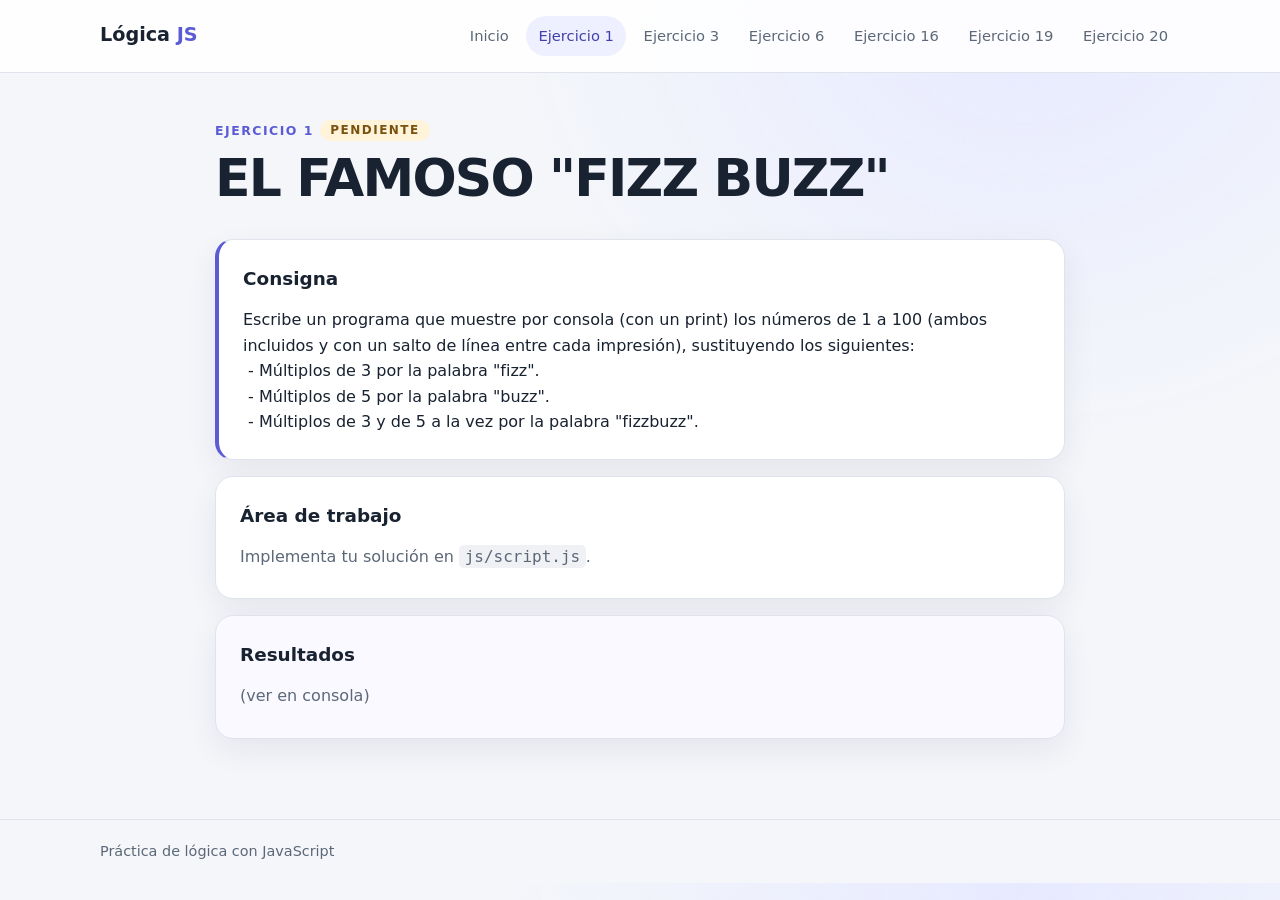
==== ejercicios/ejercicio-01/index.html @ c6742322 "first commit" ====
<!doctype html>
<html lang="es">
<head>
  <meta charset="utf-8">
  <meta name="viewport" content="width=device-width, initial-scale=1">
  <meta name="description" content="Área de práctica para el ejercicio 1: EL FAMOSO "FIZZ BUZZ".">
  <title>Ejercicio 1: EL FAMOSO "FIZZ BUZZ" | Lógica JS</title>
  <link rel="stylesheet" href="../../assets/css/styles.css">
  <link rel="stylesheet" href="./css/styles.css">
  <script src="../../assets/js/main.js" defer></script>
</head>
<body>
  <header class="site-header"><a class="brand" href="../../index.html">Lógica <span>JS</span></a>
    <nav class="site-nav" aria-label="Navegación principal"><div class="nav-links">
      <a href="../../index.html">Inicio</a>
      <a href="../ejercicio-01/index.html" aria-current="page">Ejercicio 1</a>
      <a href="../ejercicio-03/index.html">Ejercicio 3</a>
      <a href="../ejercicio-06/index.html">Ejercicio 6</a>
      <a href="../ejercicio-16/index.html">Ejercicio 16</a>
      <a href="../ejercicio-19/index.html">Ejercicio 19</a>
      <a href="../ejercicio-20/index.html">Ejercicio 20</a>
    </div></nav>
  </header>
  <main class="container page-content">
    <p class="eyebrow">Ejercicio 1 <span class="status">Pendiente</span></p>
    <h1>EL FAMOSO "FIZZ BUZZ"</h1>
    <section class="panel prompt" aria-labelledby="consigna-title"><h2 id="consigna-title">Consigna</h2>
      <div class="prompt-text"><pre>Escribe un programa que muestre por consola (con un print) los números de 1 a 100 (ambos incluidos y con un salto de línea entre cada impresión), sustituyendo los siguientes:
 - Múltiplos de 3 por la palabra "fizz".
 - Múltiplos de 5 por la palabra "buzz".
 - Múltiplos de 3 y de 5 a la vez por la palabra "fizzbuzz".</pre></div>
    </section>
    <section class="panel workspace" aria-labelledby="workspace-title"><h2 id="workspace-title">Área de trabajo</h2><p>Implementa tu solución en <code>js/script.js</code>.</p></section>
    <section class="panel result-section" aria-labelledby="result-title"><h2 id="result-title">Resultados</h2><p class="console-note">(ver en consola)</p></section>
  </main>
  <footer class="site-footer"><div class="container">Práctica de lógica con JavaScript</div></footer>
  <script src="./js/script.js"></script>
</body>
</html>
---- assets/css/styles.css ----
:root{color-scheme:light;--color-bg:#f4f6fa;--color-surface:#fff;--color-text:#182230;--color-muted:#5c6878;--color-accent:#5b5bd6;--color-accent-dark:#4141ad;--color-border:#dfe4ec;--color-soft:#eeefff;--font-body:system-ui,-apple-system,"Segoe UI",sans-serif;--space-1:.5rem;--space-2:1rem;--space-3:1.5rem;--space-4:2rem;--radius:18px;--shadow:0 12px 32px rgba(25,35,60,.07);--content-width:1080px}
*{box-sizing:border-box}body{margin:0;background:radial-gradient(ellipse at 80% 0,#e7eaff 0,transparent 32rem),var(--color-bg);color:var(--color-text);font:16px/1.6 var(--font-body)}a{color:var(--color-accent-dark)}a:focus-visible{outline:3px solid #f2a93b;outline-offset:3px}.container{width:min(var(--content-width),calc(100% - 2rem));margin-inline:auto}.site-header{display:flex;align-items:center;justify-content:space-between;gap:1.5rem;padding:1rem max(1rem,calc((100% - var(--content-width))/2));border-bottom:1px solid var(--color-border);background:rgba(255,255,255,.9)}.brand{font-size:1.2rem;font-weight:800;text-decoration:none;color:var(--color-text);white-space:nowrap}.brand span,.hero h1 span{color:var(--color-accent)}.nav-links{display:flex;gap:.35rem;overflow-x:auto;scrollbar-width:thin}.nav-links a{padding:.5rem .75rem;border-radius:999px;color:var(--color-muted);text-decoration:none;white-space:nowrap;font-size:.92rem}.nav-links a:hover,.nav-links a[aria-current=page]{background:var(--color-soft);color:var(--color-accent-dark)}.hero{padding:5rem 0 3rem;max-width:700px}.eyebrow{text-transform:uppercase;letter-spacing:.12em;font-size:.78rem;font-weight:800;color:var(--color-accent);margin:0 0 .5rem}.hero h1{font-size:clamp(2.6rem,6vw,4.5rem);line-height:1.04;letter-spacing:-.045em;margin:.3rem 0 1rem}.hero>p:last-child{font-size:1.15rem;color:var(--color-muted);max-width:580px}.exercise-grid{display:grid;grid-template-columns:repeat(3,minmax(0,1fr));gap:1.1rem;padding-bottom:4rem}.exercise-card,.panel{background:var(--color-surface);border:1px solid var(--color-border);border-radius:var(--radius);box-shadow:var(--shadow)}.exercise-card{padding:1.3rem;display:flex;min-height:200px;flex-direction:column;align-items:flex-start}.card-top{width:100%;display:flex;align-items:center;justify-content:space-between}.exercise-number{font-size:.8rem;font-weight:800;color:var(--color-accent)}.status{border-radius:999px;background:#fff3da;color:#79520d;padding:.2rem .65rem;font-size:.75rem;font-weight:700}.exercise-card h2{font-size:1.2rem;line-height:1.3;margin:.9rem 0 1.2rem}.button{margin-top:auto;background:var(--color-soft);padding:.65rem .9rem;border-radius:10px;text-decoration:none;font-weight:700;color:var(--color-accent-dark)}.button:hover{background:#dedfff}.page-content{padding:3rem 0 4rem;max-width:850px}.page-content h1{font-size:clamp(2rem,5vw,3.25rem);line-height:1.12;letter-spacing:-.035em;margin:.25rem 0 2rem}.panel{padding:1.5rem;margin:1rem 0}.panel h2{font-size:1.15rem;margin:0 0 .85rem}.prompt{border-left:4px solid var(--color-accent)}.prompt-text pre{font:inherit;white-space:pre-wrap;margin:0}.workspace p,.console-note{color:var(--color-muted);margin:.3rem 0}.result-section{background:#f9f9ff;min-height:120px}.result-section #resultado{min-height:2rem}.site-footer{border-top:1px solid var(--color-border);color:var(--color-muted);padding:1.25rem 0;font-size:.9rem}code{background:#f0f1f5;padding:.15rem .35rem;border-radius:5px}
@media(max-width:800px){.exercise-grid{grid-template-columns:repeat(2,minmax(0,1fr))}.site-header{align-items:flex-start;flex-direction:column;gap:.5rem}.nav-links{max-width:calc(100vw - 2rem)}}@media(max-width:520px){.exercise-grid{grid-template-columns:1fr}.hero{padding:3rem 0 2rem}.panel{padding:1.1rem}.page-content{padding-top:2rem}}
---- ejercicios/ejercicio-01/css/styles.css ----
/* Estilos adicionales de este ejercicio, si fueran necesarios. */
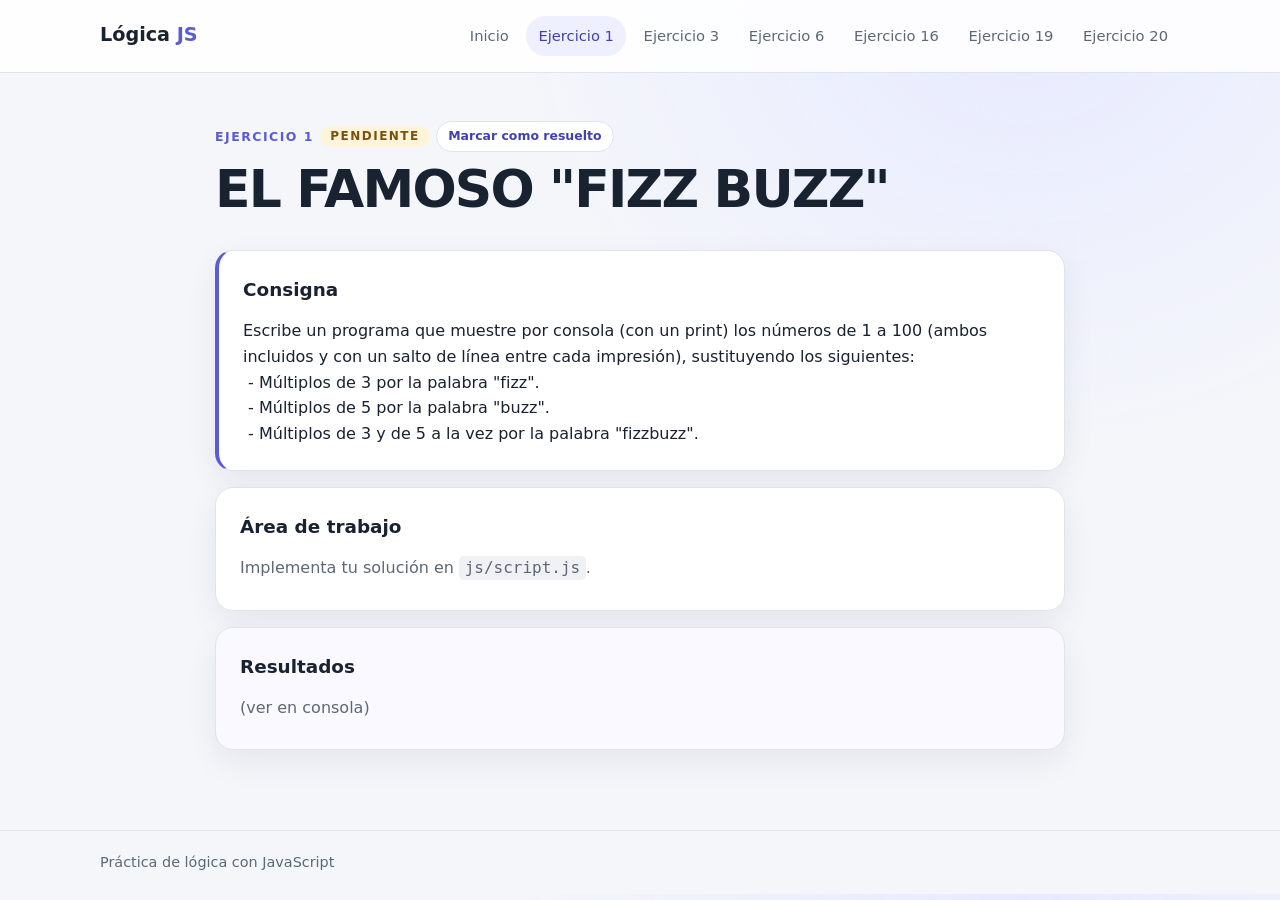
==== commit a100319f: "ejercicio 1" ====
--- a/ejercicios/ejercicio-01/index.html
+++ b/ejercicios/ejercicio-01/index.html
@@ -9,7 +9,7 @@
   <link rel="stylesheet" href="./css/styles.css">
   <script src="../../assets/js/main.js" defer></script>
 </head>
-<body>
+<body data-exercise-number="1">
   <header class="site-header"><a class="brand" href="../../index.html">Lógica <span>JS</span></a>
     <nav class="site-nav" aria-label="Navegación principal"><div class="nav-links">
       <a href="../../index.html">Inicio</a>
@@ -22,7 +22,7 @@
     </div></nav>
   </header>
   <main class="container page-content">
-    <p class="eyebrow">Ejercicio 1 <span class="status">Pendiente</span></p>
+    <p class="eyebrow">Ejercicio 1 <span class="status" data-exercise-status="1">Pendiente</span> <button class="status-toggle" type="button" data-status-toggle="1" aria-pressed="false">Marcar como resuelto</button></p>
     <h1>EL FAMOSO "FIZZ BUZZ"</h1>
     <section class="panel prompt" aria-labelledby="consigna-title"><h2 id="consigna-title">Consigna</h2>
       <div class="prompt-text"><pre>Escribe un programa que muestre por consola (con un print) los números de 1 a 100 (ambos incluidos y con un salto de línea entre cada impresión), sustituyendo los siguientes:
@@ -38,3 +38,4 @@
 </body>
 </html>
 
+
--- a/assets/css/styles.css
+++ b/assets/css/styles.css
@@ -1,3 +1,11 @@
 :root{color-scheme:light;--color-bg:#f4f6fa;--color-surface:#fff;--color-text:#182230;--color-muted:#5c6878;--color-accent:#5b5bd6;--color-accent-dark:#4141ad;--color-border:#dfe4ec;--color-soft:#eeefff;--font-body:system-ui,-apple-system,"Segoe UI",sans-serif;--space-1:.5rem;--space-2:1rem;--space-3:1.5rem;--space-4:2rem;--radius:18px;--shadow:0 12px 32px rgba(25,35,60,.07);--content-width:1080px}
-*{box-sizing:border-box}body{margin:0;background:radial-gradient(ellipse at 80% 0,#e7eaff 0,transparent 32rem),var(--color-bg);color:var(--color-text);font:16px/1.6 var(--font-body)}a{color:var(--color-accent-dark)}a:focus-visible{outline:3px solid #f2a93b;outline-offset:3px}.container{width:min(var(--content-width),calc(100% - 2rem));margin-inline:auto}.site-header{display:flex;align-items:center;justify-content:space-between;gap:1.5rem;padding:1rem max(1rem,calc((100% - var(--content-width))/2));border-bottom:1px solid var(--color-border);background:rgba(255,255,255,.9)}.brand{font-size:1.2rem;font-weight:800;text-decoration:none;color:var(--color-text);white-space:nowrap}.brand span,.hero h1 span{color:var(--color-accent)}.nav-links{display:flex;gap:.35rem;overflow-x:auto;scrollbar-width:thin}.nav-links a{padding:.5rem .75rem;border-radius:999px;color:var(--color-muted);text-decoration:none;white-space:nowrap;font-size:.92rem}.nav-links a:hover,.nav-links a[aria-current=page]{background:var(--color-soft);color:var(--color-accent-dark)}.hero{padding:5rem 0 3rem;max-width:700px}.eyebrow{text-transform:uppercase;letter-spacing:.12em;font-size:.78rem;font-weight:800;color:var(--color-accent);margin:0 0 .5rem}.hero h1{font-size:clamp(2.6rem,6vw,4.5rem);line-height:1.04;letter-spacing:-.045em;margin:.3rem 0 1rem}.hero>p:last-child{font-size:1.15rem;color:var(--color-muted);max-width:580px}.exercise-grid{display:grid;grid-template-columns:repeat(3,minmax(0,1fr));gap:1.1rem;padding-bottom:4rem}.exercise-card,.panel{background:var(--color-surface);border:1px solid var(--color-border);border-radius:var(--radius);box-shadow:var(--shadow)}.exercise-card{padding:1.3rem;display:flex;min-height:200px;flex-direction:column;align-items:flex-start}.card-top{width:100%;display:flex;align-items:center;justify-content:space-between}.exercise-number{font-size:.8rem;font-weight:800;color:var(--color-accent)}.status{border-radius:999px;background:#fff3da;color:#79520d;padding:.2rem .65rem;font-size:.75rem;font-weight:700}.exercise-card h2{font-size:1.2rem;line-height:1.3;margin:.9rem 0 1.2rem}.button{margin-top:auto;background:var(--color-soft);padding:.65rem .9rem;border-radius:10px;text-decoration:none;font-weight:700;color:var(--color-accent-dark)}.button:hover{background:#dedfff}.page-content{padding:3rem 0 4rem;max-width:850px}.page-content h1{font-size:clamp(2rem,5vw,3.25rem);line-height:1.12;letter-spacing:-.035em;margin:.25rem 0 2rem}.panel{padding:1.5rem;margin:1rem 0}.panel h2{font-size:1.15rem;margin:0 0 .85rem}.prompt{border-left:4px solid var(--color-accent)}.prompt-text pre{font:inherit;white-space:pre-wrap;margin:0}.workspace p,.console-note{color:var(--color-muted);margin:.3rem 0}.result-section{background:#f9f9ff;min-height:120px}.result-section #resultado{min-height:2rem}.site-footer{border-top:1px solid var(--color-border);color:var(--color-muted);padding:1.25rem 0;font-size:.9rem}code{background:#f0f1f5;padding:.15rem .35rem;border-radius:5px}
+*{box-sizing:border-box}body{margin:0;background:radial-gradient(ellipse at 80% 0,#e7eaff 0,transparent 32rem),var(--color-bg);color:var(--color-text);font:16px/1.6 var(--font-body)}a{color:var(--color-accent-dark)}a:focus-visible{outline:3px solid #f2a93b;outline-offset:3px}.container{width:min(var(--content-width),calc(100% - 2rem));margin-inline:auto}.site-header{display:flex;align-items:center;justify-content:space-between;gap:1.5rem;padding:1rem max(1rem,calc((100% - var(--content-width))/2));border-bottom:1px solid var(--color-border);background:rgba(255,255,255,.9)}.brand{font-size:1.2rem;font-weight:800;text-decoration:none;color:var(--color-text);white-space:nowrap}.brand span,.hero h1 span{color:var(--color-accent)}.nav-links{display:flex;gap:.35rem;overflow-x:auto;scrollbar-width:thin}.nav-links a{padding:.5rem .75rem;border-radius:999px;color:var(--color-muted);text-decoration:none;white-space:nowrap;font-size:.92rem}.nav-links a:hover,.nav-links a[aria-current=page]{background:var(--color-soft);color:var(--color-accent-dark)}.hero{padding:5rem 0 3rem;max-width:700px}.eyebrow{text-transform:uppercase;letter-spacing:.12em;font-size:.78rem;font-weight:800;color:var(--color-accent);margin:0 0 .5rem}.hero h1{font-size:clamp(2.6rem,6vw,4.5rem);line-height:1.04;letter-spacing:-.045em;margin:.3rem 0 1rem}.hero>p:last-child{font-size:1.15rem;color:var(--color-muted);max-width:580px}.exercise-grid{display:grid;grid-template-columns:repeat(3,minmax(0,1fr));gap:1.1rem;padding-bottom:4rem}.exercise-card,.panel{background:var(--color-surface);border:1px solid var(--color-border);border-radius:var(--radius);box-shadow:var(--shadow)}.exercise-card{padding:1.3rem;display:flex;min-height:200px;flex-direction:column;align-items:flex-start;color:var(--color-text);text-decoration:none;transition:transform .5s ease,box-shadow .5s ease}.exercise-card:hover{transform:scale(1.025);box-shadow:0 18px 38px rgba(25,35,60,.14);z-index:1}.exercise-card:focus-visible{outline:3px solid #f2a93b;outline-offset:3px}.card-top{width:100%;display:flex;align-items:center;justify-content:space-between}.exercise-number{font-size:.8rem;font-weight:800;color:var(--color-accent)}.status{border-radius:999px;background:#fff3da;color:#79520d;padding:.2rem .65rem;font-size:.75rem;font-weight:700}.exercise-card h2{font-size:1.2rem;line-height:1.3;margin:.9rem 0 1.2rem}.card-link-label{margin-top:auto;color:var(--color-accent-dark);font-weight:700}.page-content{padding:3rem 0 4rem;max-width:850px}.page-content h1{font-size:clamp(2rem,5vw,3.25rem);line-height:1.12;letter-spacing:-.035em;margin:.25rem 0 2rem}.panel{padding:1.5rem;margin:1rem 0}.panel h2{font-size:1.15rem;margin:0 0 .85rem}.prompt{border-left:4px solid var(--color-accent)}.prompt-text pre{font:inherit;white-space:pre-wrap;margin:0}.workspace p,.console-note{color:var(--color-muted);margin:.3rem 0}.result-section{background:#f9f9ff;min-height:120px}.result-section #resultado{min-height:2rem}.site-footer{border-top:1px solid var(--color-border);color:var(--color-muted);padding:1.25rem 0;font-size:.9rem}code{background:#f0f1f5;padding:.15rem .35rem;border-radius:5px}
 @media(max-width:800px){.exercise-grid{grid-template-columns:repeat(2,minmax(0,1fr))}.site-header{align-items:flex-start;flex-direction:column;gap:.5rem}.nav-links{max-width:calc(100vw - 2rem)}}@media(max-width:520px){.exercise-grid{grid-template-columns:1fr}.hero{padding:3rem 0 2rem}.panel{padding:1.1rem}.page-content{padding-top:2rem}}
+
+.status--resolved{background:#dcf5e8;color:#17643a}
+
+
+.status-toggle{border:1px solid var(--color-border);border-radius:999px;background:var(--color-surface);color:var(--color-accent-dark);padding:.3rem .7rem;font:inherit;font-size:.78rem;font-weight:700;cursor:pointer}.status-toggle:hover{background:var(--color-soft)}.status-toggle:focus-visible{outline:3px solid #f2a93b;outline-offset:3px}
+
+
+
